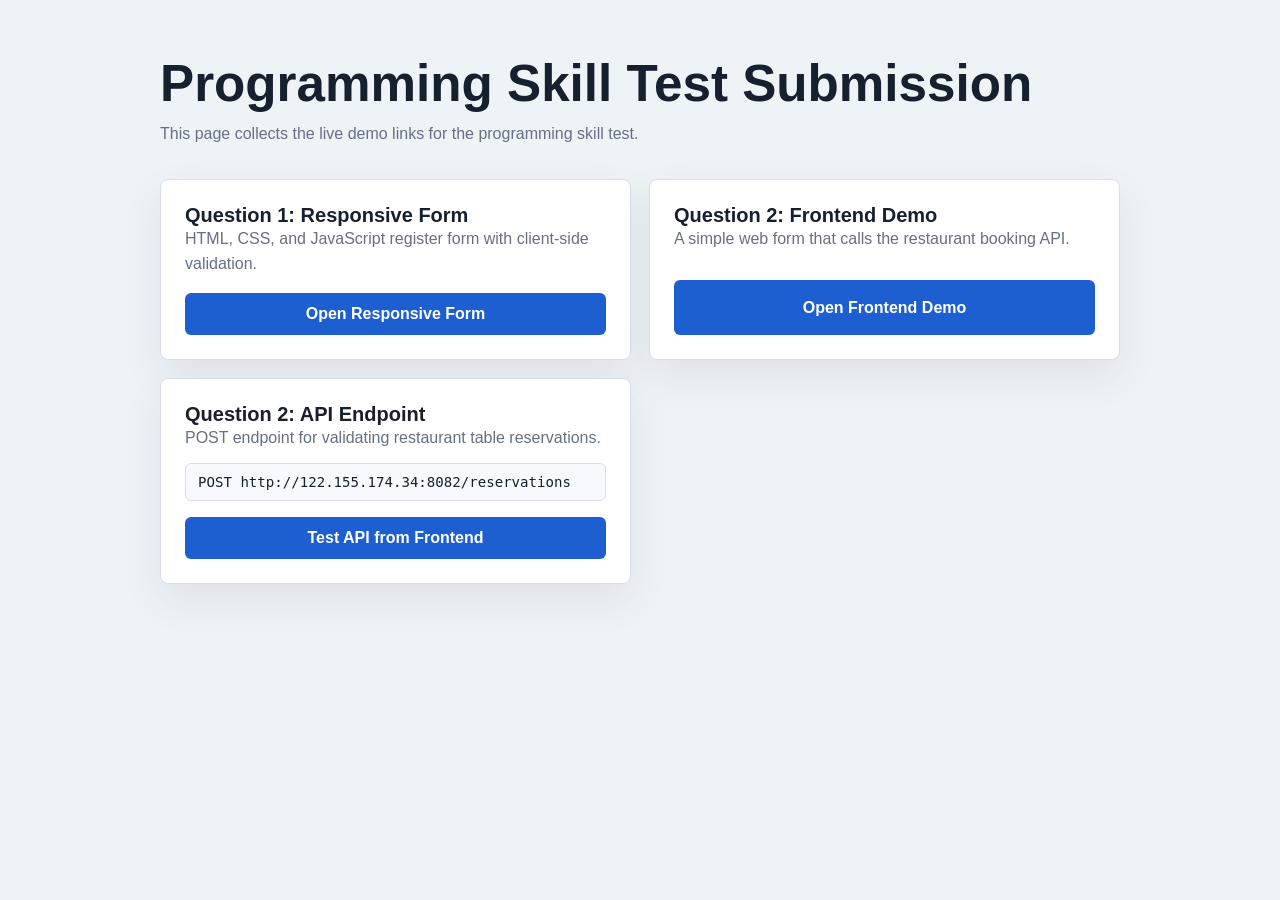
==== index.html @ 65165ad4 "Add English live demo landing page" ====
<!doctype html>
<html lang="en">
  <head>
    <meta charset="utf-8">
    <meta name="viewport" content="width=device-width, initial-scale=1">
    <title>Programming Skill Test Submission</title>
    <style>
      :root {
        color-scheme: light;
        --bg: #eef3f6;
        --card: #ffffff;
        --text: #17202e;
        --muted: #667085;
        --border: #d8dee8;
        --primary: #1d5fd1;
        --primary-dark: #164aa4;
        font-family: "Segoe UI", Arial, sans-serif;
      }

      * {
        box-sizing: border-box;
      }

      body {
        margin: 0;
        min-height: 100vh;
        background: var(--bg);
        color: var(--text);
      }

      main {
        width: min(960px, calc(100% - 32px));
        margin: 0 auto;
        padding: 56px 0;
      }

      header {
        margin-bottom: 24px;
      }

      h1 {
        margin: 0 0 10px;
        font-size: clamp(2rem, 5vw, 3.2rem);
        line-height: 1.1;
      }

      p {
        margin: 0;
        color: var(--muted);
        line-height: 1.55;
      }

      .grid {
        display: grid;
        grid-template-columns: repeat(2, minmax(0, 1fr));
        gap: 18px;
        margin-top: 32px;
      }

      .card {
        display: grid;
        gap: 16px;
        padding: 24px;
        border: 1px solid var(--border);
        border-radius: 8px;
        background: var(--card);
        box-shadow: 0 16px 40px rgba(23, 32, 46, 0.08);
      }

      h2 {
        margin: 0;
        font-size: 1.25rem;
      }

      a {
        display: inline-flex;
        justify-content: center;
        align-items: center;
        min-height: 42px;
        padding: 0 16px;
        border-radius: 6px;
        background: var(--primary);
        color: #fff;
        font-weight: 700;
        text-decoration: none;
      }

      a:hover {
        background: var(--primary-dark);
      }

      code {
        display: block;
        margin-top: 12px;
        padding: 10px 12px;
        border: 1px solid var(--border);
        border-radius: 6px;
        background: #f7f9fc;
        color: var(--text);
        font-size: 0.88rem;
        overflow-wrap: anywhere;
      }

      @media (max-width: 720px) {
        main {
          padding: 32px 0;
        }

        .grid {
          grid-template-columns: 1fr;
        }
      }
    </style>
  </head>
  <body>
    <main>
      <header>
        <h1>Programming Skill Test Submission</h1>
        <p>
          This page collects the live demo links for the programming skill test.
        </p>
      </header>

      <section class="grid" aria-label="Demo links">
        <article class="card">
          <div>
            <h2>Question 1: Responsive Form</h2>
            <p>HTML, CSS, and JavaScript register form with client-side validation.</p>
          </div>
          <a href="/responsive-form/">Open Responsive Form</a>
        </article>

        <article class="card">
          <div>
            <h2>Question 2: Frontend Demo</h2>
            <p>A simple web form that calls the restaurant booking API.</p>
          </div>
          <a href="http://122.155.174.34:8082/">Open Frontend Demo</a>
        </article>

        <article class="card">
          <div>
            <h2>Question 2: API Endpoint</h2>
            <p>POST endpoint for validating restaurant table reservations.</p>
            <code>POST http://122.155.174.34:8082/reservations</code>
          </div>
          <a href="http://122.155.174.34:8082/">Test API from Frontend</a>
        </article>
      </section>
    </main>
  </body>
</html>
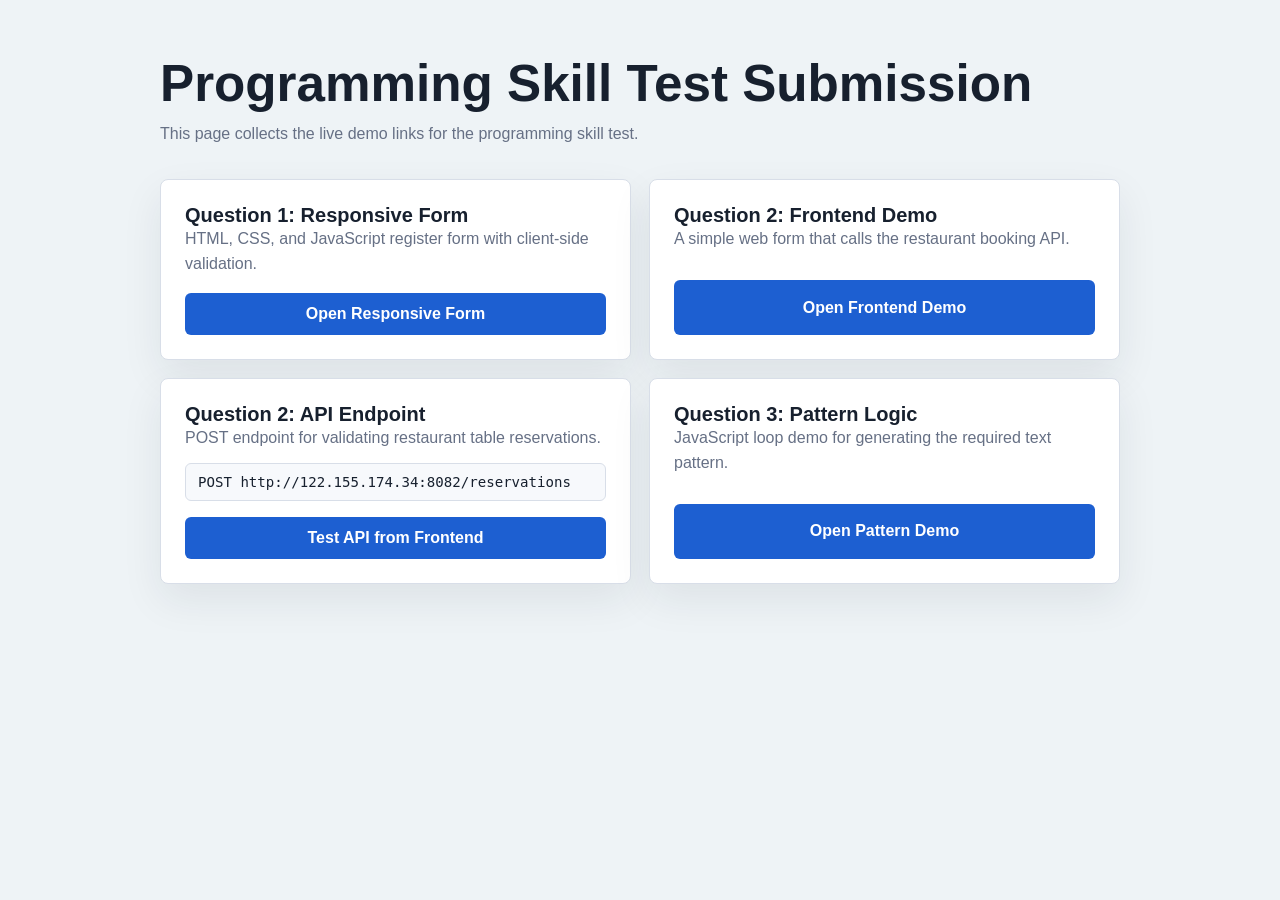
==== commit a42f6ece: "Add pattern logic demo" ====
--- a/index.html
+++ b/index.html
@@ -146,6 +146,14 @@
           </div>
           <a href="http://122.155.174.34:8082/">Test API from Frontend</a>
         </article>
+
+        <article class="card">
+          <div>
+            <h2>Question 3: Pattern Logic</h2>
+            <p>JavaScript loop demo for generating the required text pattern.</p>
+          </div>
+          <a href="/pattern-demo/">Open Pattern Demo</a>
+        </article>
       </section>
     </main>
   </body>
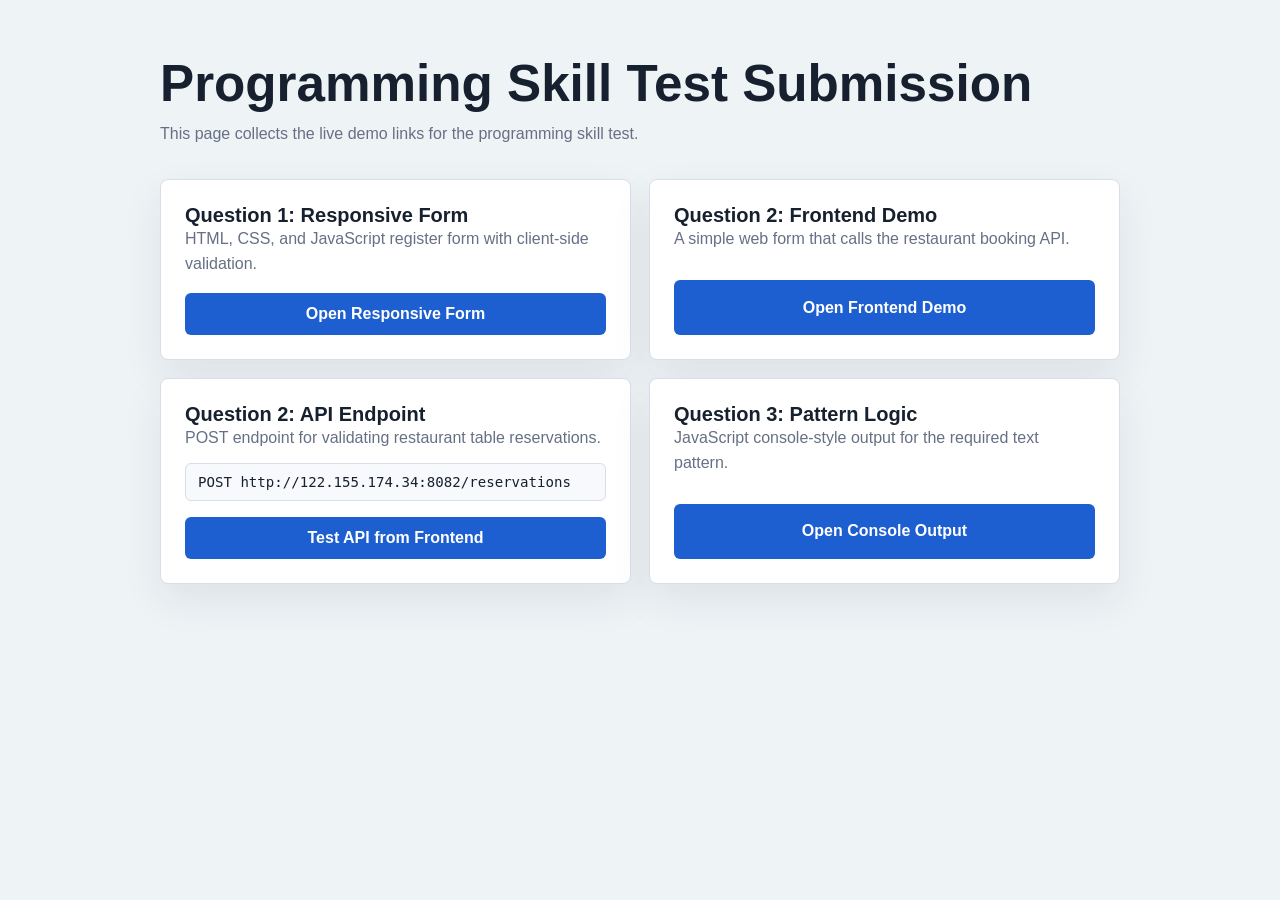
==== commit 7b36b1e0: "Simplify pattern demo to console output" ====
--- a/index.html
+++ b/index.html
@@ -150,9 +150,9 @@
         <article class="card">
           <div>
             <h2>Question 3: Pattern Logic</h2>
-            <p>JavaScript loop demo for generating the required text pattern.</p>
+            <p>JavaScript console-style output for the required text pattern.</p>
           </div>
-          <a href="/pattern-demo/">Open Pattern Demo</a>
+          <a href="/pattern-demo/">Open Console Output</a>
         </article>
       </section>
     </main>
